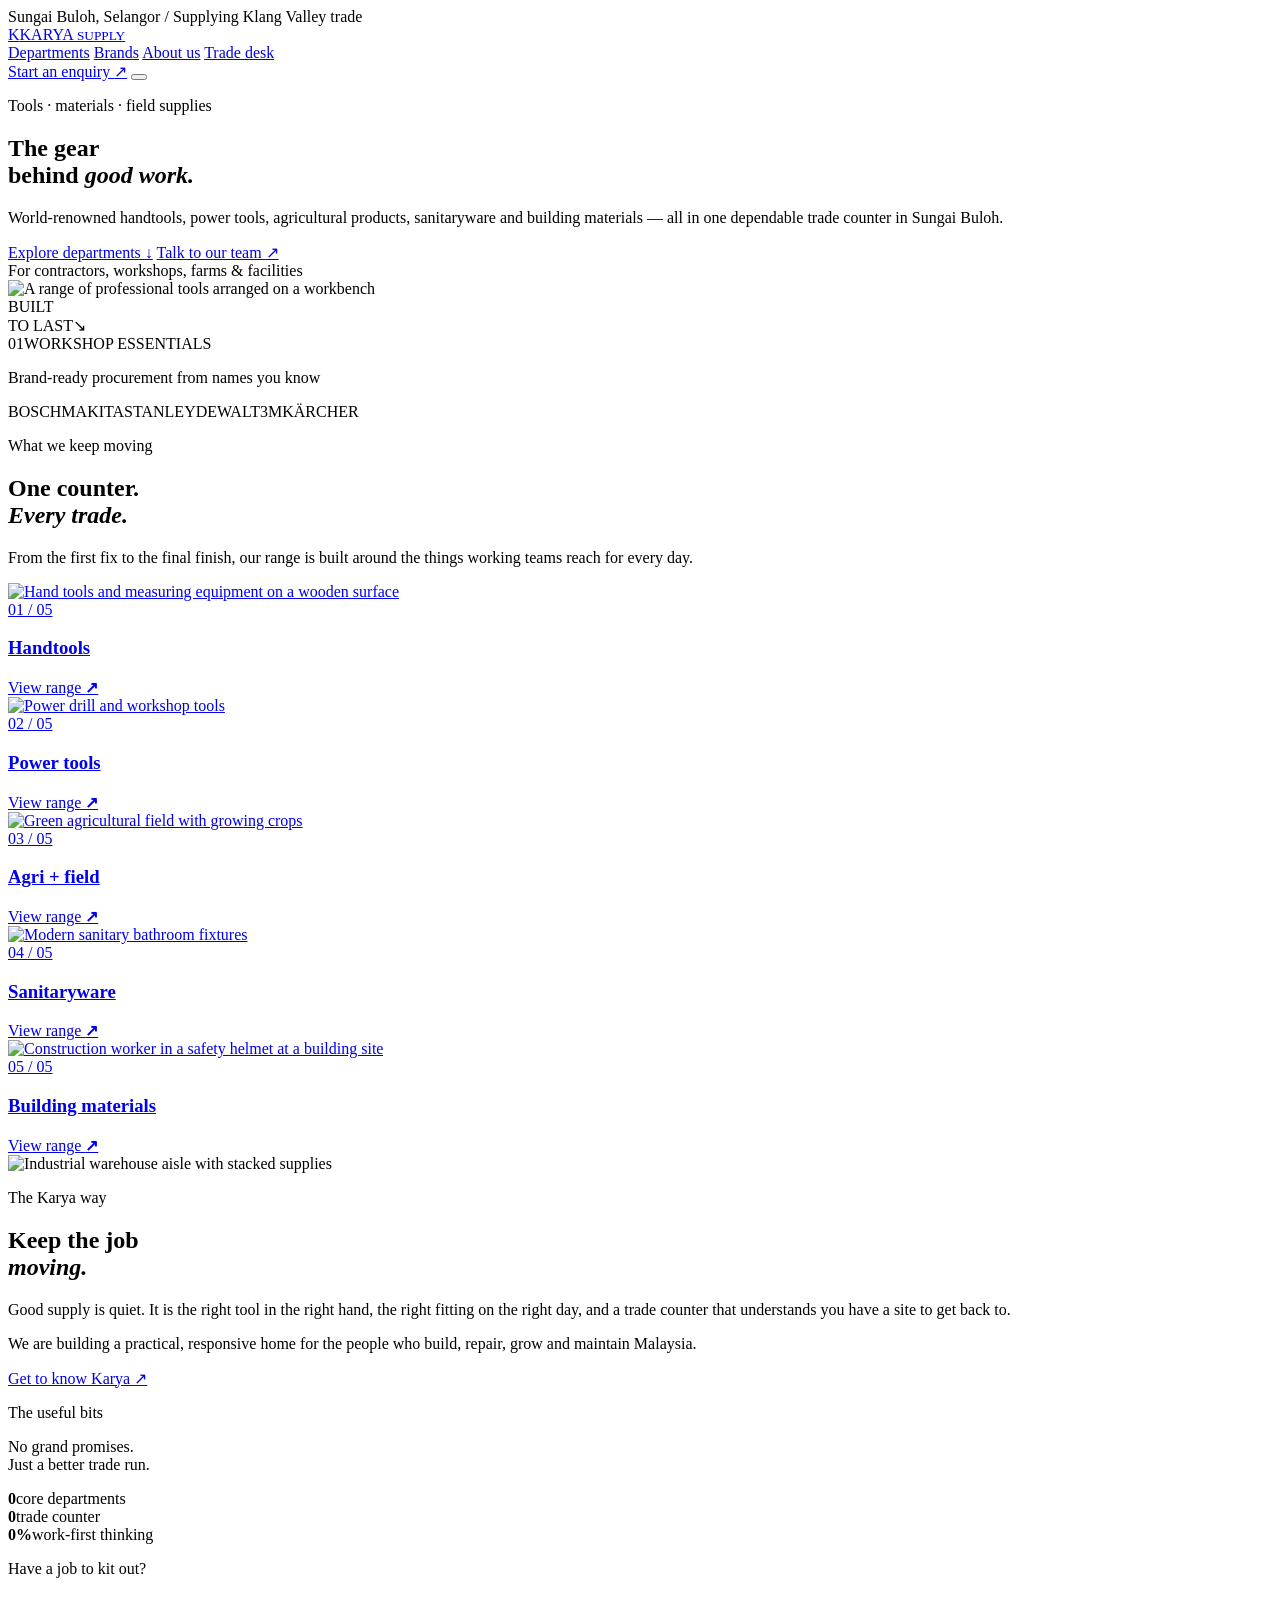
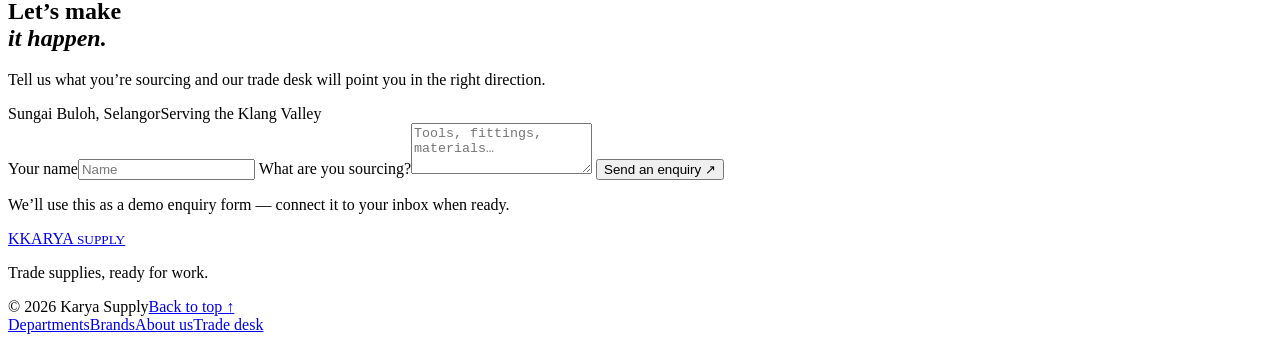
==== index.html @ 94b7ff39 "Add files via upload" ====
<!doctype html>
<html lang="en">
  <head>
    <meta charset="UTF-8" />
    <meta name="viewport" content="width=device-width, initial-scale=1.0" />
    <meta name="theme-color" content="#f4f0e8" />
    <meta name="description" content="Karya Supply — dependable trade supplies for Sungai Buloh and the Klang Valley." />
    <title>Karya Supply — Trade supplies, ready for work</title>
    <link rel="preconnect" href="https://fonts.googleapis.com" />
    <link rel="preconnect" href="https://fonts.gstatic.com" crossorigin />
    <link href="https://fonts.googleapis.com/css2?family=DM+Mono:wght@400;500&family=Manrope:wght@400;500;600;700;800&family=Playfair+Display:ital,wght@0,600;1,600&display=swap" rel="stylesheet" />
    <link rel="stylesheet" href="styles.css" />
  </head>
  <body>
    <div class="announcement"><span class="announcement-dot"></span> Sungai Buloh, Selangor <span class="announcement-separator">/</span> Supplying Klang Valley trade</div>
    <header class="site-header" id="top">
      <a class="wordmark" href="#top" aria-label="Karya Supply home"><span class="wordmark-symbol">K</span><span>KARYA <small>SUPPLY</small></span></a>
      <nav class="desktop-nav" aria-label="Main navigation">
        <a href="#departments">Departments</a>
        <a href="#brands">Brands</a>
        <a href="#about">About us</a>
        <a href="#contact">Trade desk</a>
      </nav>
      <a class="header-cta" href="#contact">Start an enquiry <span>↗</span></a>
      <button class="menu-toggle" type="button" aria-label="Open menu" aria-expanded="false"><span></span><span></span></button>
    </header>

    <main>
      <section class="hero section-pad">
        <div class="hero-copy">
          <p class="eyebrow hero-eyebrow">Tools · materials · field supplies</p>
          <h1 class="hero-title">The gear<br />behind <em>good work.</em></h1>
          <p class="hero-lede">World-renowned handtools, power tools, agricultural products, sanitaryware and building materials — all in one dependable trade counter in Sungai Buloh.</p>
          <div class="hero-actions">
            <a class="button button-dark" href="#departments">Explore departments <span>↓</span></a>
            <a class="text-link" href="#contact">Talk to our team <span>↗</span></a>
          </div>
          <div class="hero-footnote"><span class="line"></span><span>For contractors, workshops, farms &amp; facilities</span></div>
        </div>
        <div class="hero-media-wrap">
          <div class="hero-media image-frame"><img src="https://images.unsplash.com/photo-1586864387967-d02ef85d93e8?auto=format&fit=crop&w=1200&q=85" alt="A range of professional tools arranged on a workbench" /></div>
          <div class="hero-stamp"><span>BUILT<br />TO LAST</span><span class="stamp-arrow">↘</span></div>
          <div class="hero-label"><span>01</span><span class="hero-label-line"></span><span>WORKSHOP ESSENTIALS</span></div>
        </div>
      </section>

      <section class="brand-strip" id="brands" aria-label="Leading global brands">
        <p>Brand-ready procurement from names you know</p>
        <div class="brand-list"><span>BOSCH</span><span>MAKITA</span><span>STANLEY</span><span>DEWALT</span><span>3M</span><span>KÄRCHER</span></div>
      </section>

      <section class="departments section-pad" id="departments">
        <div class="section-heading">
          <div><p class="eyebrow">What we keep moving</p><h2>One counter.<br /><em>Every trade.</em></h2></div>
          <p class="section-intro">From the first fix to the final finish, our range is built around the things working teams reach for every day.</p>
        </div>
        <div class="category-grid">
          <a class="category-card category-large reveal-card" href="#contact">
            <img src="https://images.unsplash.com/photo-1581147036324-c17ac41a2e4a?auto=format&fit=crop&w=1200&q=85" alt="Hand tools and measuring equipment on a wooden surface" loading="lazy" />
            <div class="category-shade"></div><div class="category-content"><span class="category-index">01 / 05</span><h3>Handtools</h3><span class="category-link">View range <b>↗</b></span></div>
          </a>
          <a class="category-card reveal-card" href="#contact">
            <img src="https://images.unsplash.com/photo-1504148455328-c376907d081c?auto=format&fit=crop&w=900&q=85" alt="Power drill and workshop tools" loading="lazy" />
            <div class="category-shade"></div><div class="category-content"><span class="category-index">02 / 05</span><h3>Power tools</h3><span class="category-link">View range <b>↗</b></span></div>
          </a>
          <a class="category-card reveal-card" href="#contact">
            <img src="https://images.unsplash.com/photo-1592982537447-6f2a6a0a92a1?auto=format&fit=crop&w=900&q=85" alt="Green agricultural field with growing crops" loading="lazy" />
            <div class="category-shade"></div><div class="category-content"><span class="category-index">03 / 05</span><h3>Agri + field</h3><span class="category-link">View range <b>↗</b></span></div>
          </a>
          <a class="category-card reveal-card" href="#contact">
            <img src="https://images.unsplash.com/photo-1584622650111-993a426fbf0a?auto=format&fit=crop&w=900&q=85" alt="Modern sanitary bathroom fixtures" loading="lazy" />
            <div class="category-shade"></div><div class="category-content"><span class="category-index">04 / 05</span><h3>Sanitaryware</h3><span class="category-link">View range <b>↗</b></span></div>
          </a>
          <a class="category-card category-wide reveal-card" href="#contact">
            <img src="https://images.unsplash.com/photo-1504917595217-d4dc5ebe6122?auto=format&fit=crop&w=1200&q=85" alt="Construction worker in a safety helmet at a building site" loading="lazy" />
            <div class="category-shade"></div><div class="category-content"><span class="category-index">05 / 05</span><h3>Building materials</h3><span class="category-link">View range <b>↗</b></span></div>
          </a>
        </div>
      </section>

      <section class="split-story section-pad" id="about">
        <div class="story-media image-frame reveal-image"><img src="https://images.unsplash.com/photo-1586528116311-ad8dd3c8310d?auto=format&fit=crop&w=1200&q=85" alt="Industrial warehouse aisle with stacked supplies" loading="lazy" /></div>
        <div class="story-copy">
          <p class="eyebrow">The Karya way</p>
          <h2>Keep the job<br /><em>moving.</em></h2>
          <p>Good supply is quiet. It is the right tool in the right hand, the right fitting on the right day, and a trade counter that understands you have a site to get back to.</p>
          <p>We are building a practical, responsive home for the people who build, repair, grow and maintain Malaysia.</p>
          <a class="text-link text-link-dark" href="#contact">Get to know Karya <span>↗</span></a>
        </div>
      </section>

      <section class="numbers section-pad">
        <div class="numbers-head"><p class="eyebrow">The useful bits</p><p class="numbers-note">No grand promises.<br />Just a better trade run.</p></div>
        <div class="numbers-grid">
          <div class="number-item"><strong data-count="5">0</strong><span>core departments</span></div>
          <div class="number-item"><strong data-count="1">0</strong><span>trade counter</span></div>
          <div class="number-item"><strong data-count="100" data-suffix="%">0%</strong><span>work-first thinking</span></div>
        </div>
      </section>

      <section class="contact section-pad" id="contact">
        <div class="contact-panel">
          <div class="contact-copy"><p class="eyebrow">Have a job to kit out?</p><h2>Let’s make<br /><em>it happen.</em></h2><p>Tell us what you’re sourcing and our trade desk will point you in the right direction.</p><div class="contact-meta"><span>Sungai Buloh, Selangor</span><span>Serving the Klang Valley</span></div></div>
          <form class="enquiry-form" id="enquiryForm">
            <label>Your name<input name="name" type="text" placeholder="Name" required /></label>
            <label>What are you sourcing?<textarea name="message" placeholder="Tools, fittings, materials…" rows="3" required></textarea></label>
            <button class="button button-light" type="submit">Send an enquiry <span>↗</span></button>
            <p class="form-note" id="formNote" aria-live="polite">We’ll use this as a demo enquiry form — connect it to your inbox when ready.</p>
          </form>
        </div>
      </section>
    </main>

    <footer class="site-footer"><a class="wordmark wordmark-footer" href="#top"><span class="wordmark-symbol">K</span><span>KARYA <small>SUPPLY</small></span></a><p>Trade supplies, ready for work.</p><div class="footer-right"><span>© 2026 Karya Supply</span><a href="#top">Back to top ↑</a></div></footer>
    <div class="mobile-menu" aria-hidden="true"><a href="#departments">Departments</a><a href="#brands">Brands</a><a href="#about">About us</a><a href="#contact">Trade desk</a></div>

    <script src="https://cdn.jsdelivr.net/npm/gsap@3.15.0/dist/gsap.min.js"></script>
    <script src="https://cdn.jsdelivr.net/npm/gsap@3.15.0/dist/ScrollTrigger.min.js"></script>
    <script src="script.js"></script>
  </body>
</html>
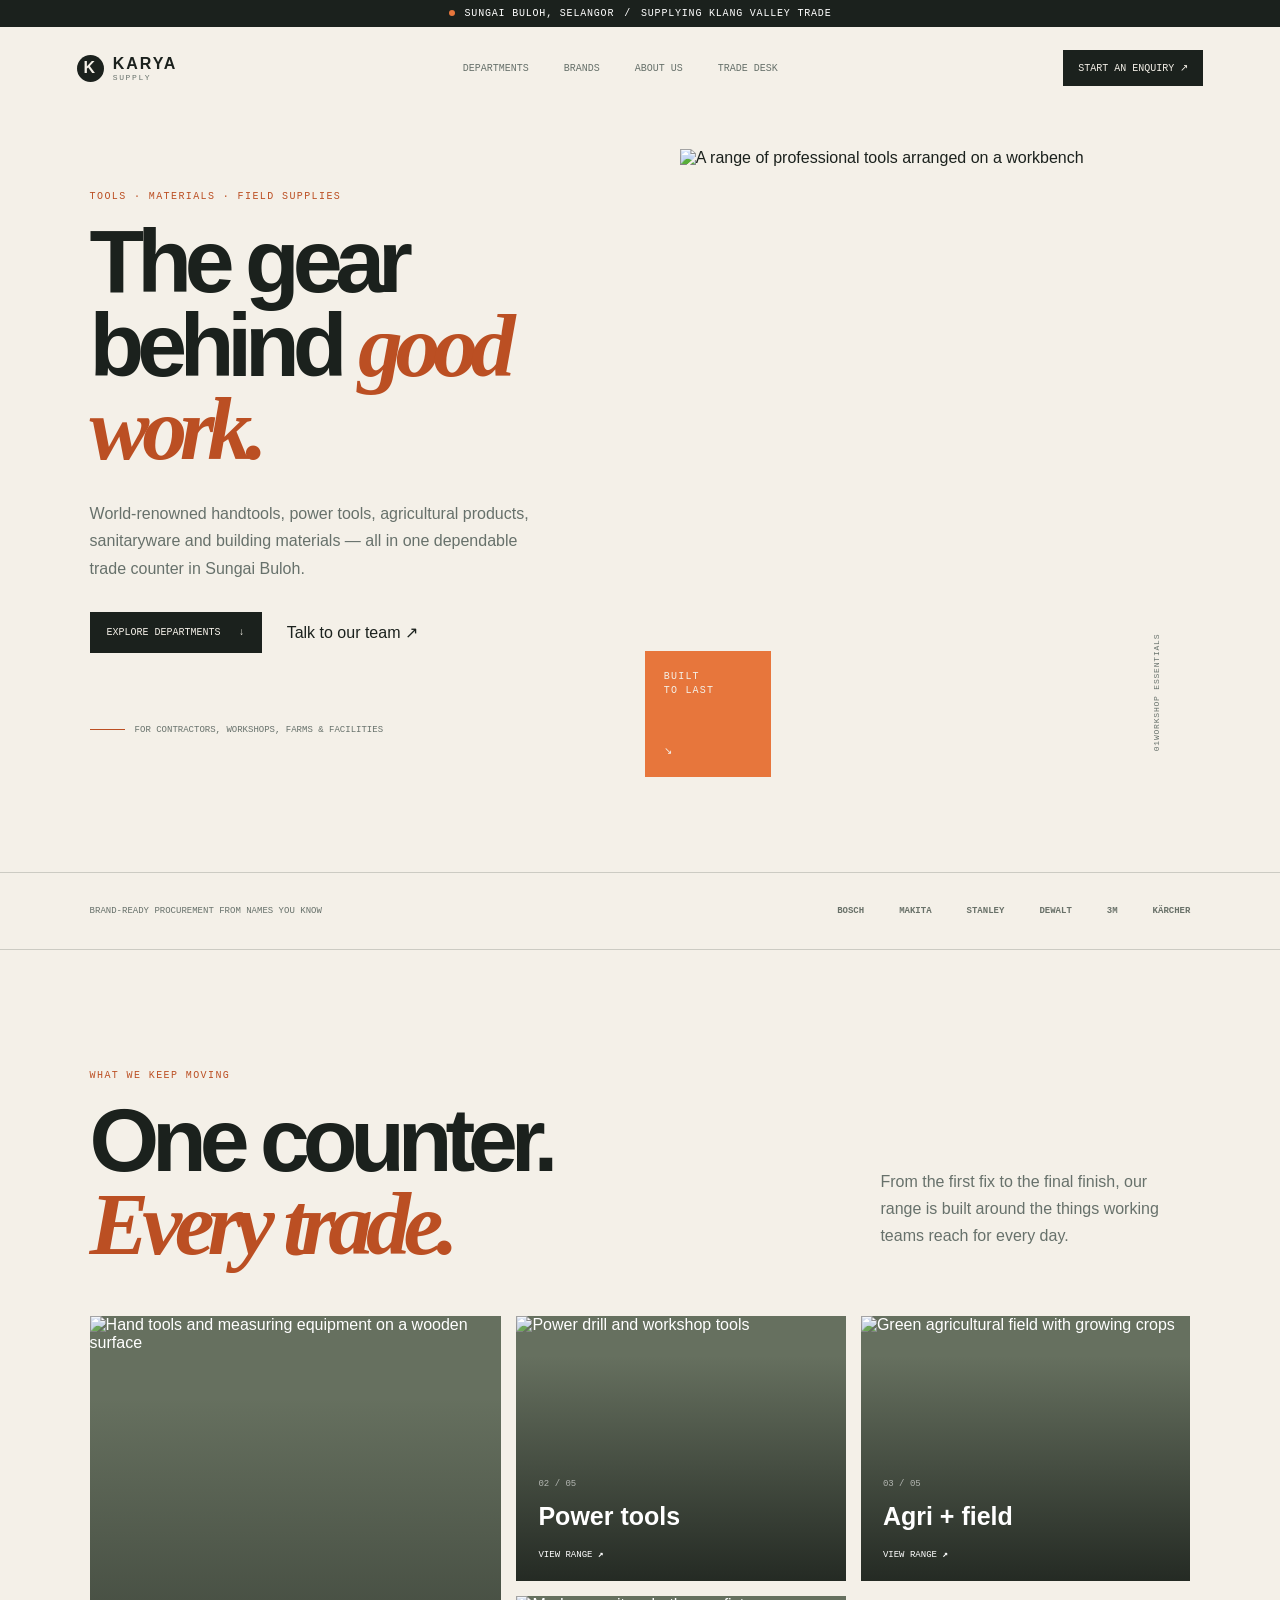
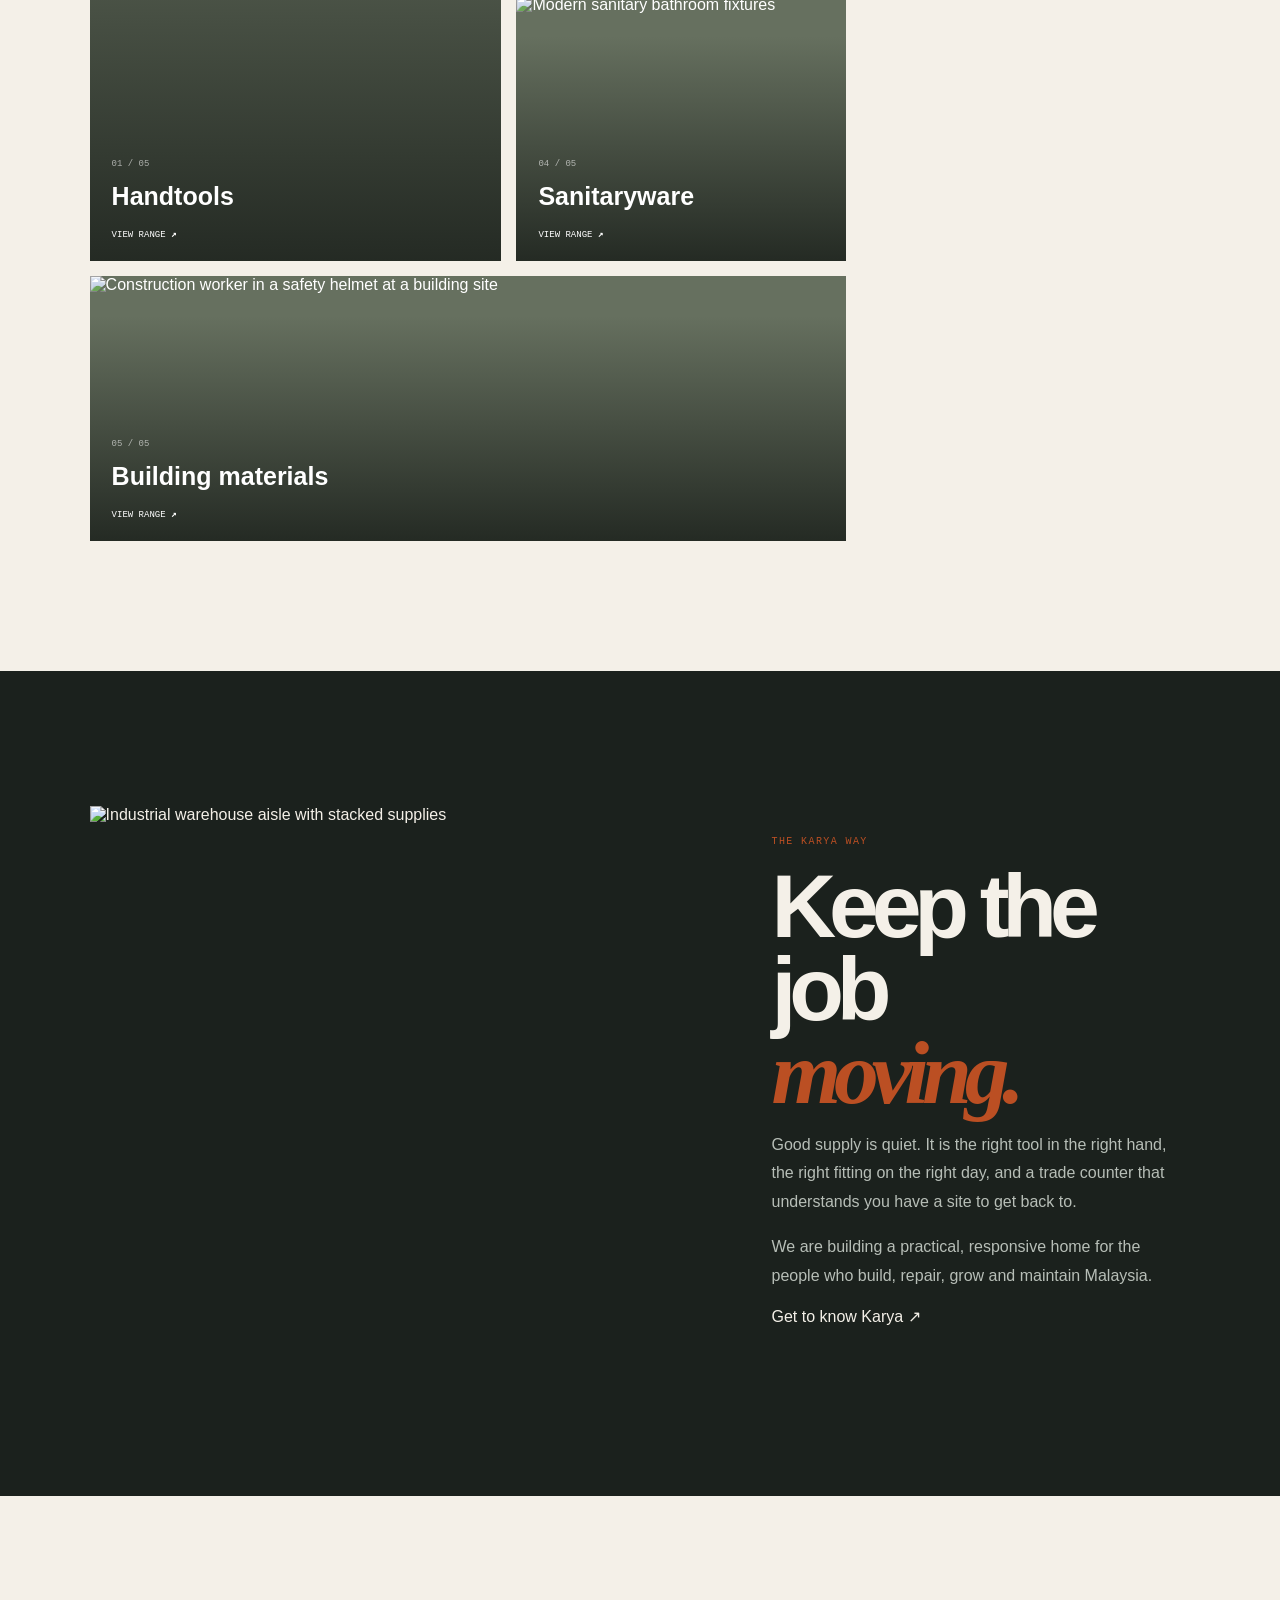
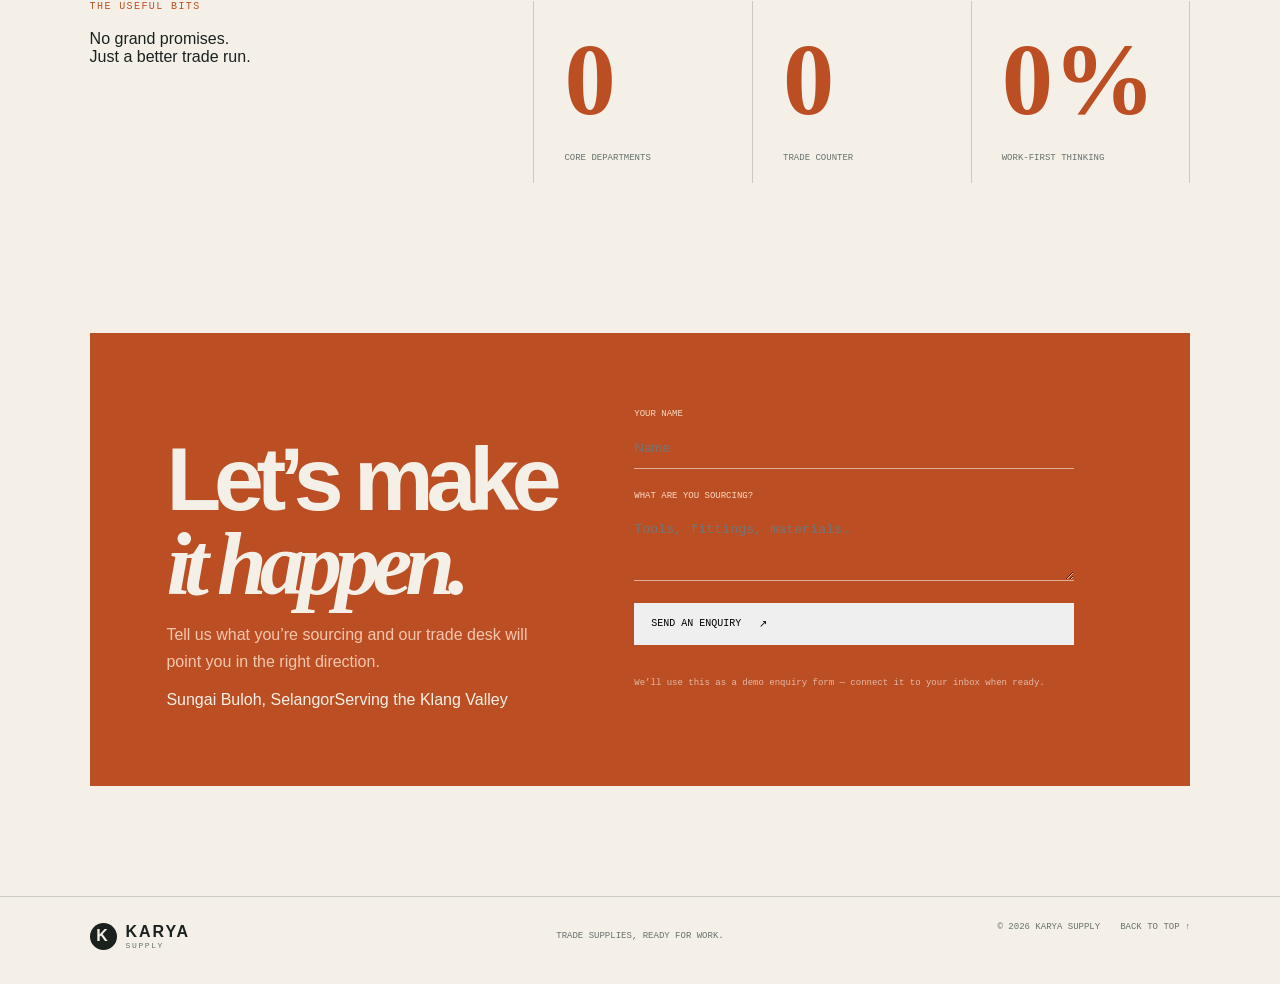
==== commit e9c29b07: "Add files via upload" ====
--- a/index.html
+++ b/index.html
@@ -9,7 +9,16 @@
     <link rel="preconnect" href="https://fonts.googleapis.com" />
     <link rel="preconnect" href="https://fonts.gstatic.com" crossorigin />
     <link href="https://fonts.googleapis.com/css2?family=DM+Mono:wght@400;500&family=Manrope:wght@400;500;600;700;800&family=Playfair+Display:ital,wght@0,600;1,600&display=swap" rel="stylesheet" />
-    <link rel="stylesheet" href="styles.css" />
+    <style id="local-preview-fallback">
+      :root { --paper:#f4f0e8; --ink:#1b211d; --muted:#67716b; --orange:#bb4f23; --serif:Georgia,serif; --mono:monospace; }
+      * { box-sizing:border-box; } body { margin:0; color:var(--ink); background:var(--paper); font-family:Arial,sans-serif; } img { display:block; width:100%; height:100%; object-fit:cover; } a { color:inherit; text-decoration:none; }
+      .announcement { display:flex; justify-content:center; gap:10px; padding:8px 20px; color:#fff; background:var(--ink); font:10px var(--mono); letter-spacing:.08em; text-transform:uppercase; }.announcement-dot { width:6px; height:6px; margin-top:2px; border-radius:50%; background:#e7763c; }
+      .site-header { display:flex; align-items:center; justify-content:space-between; max-width:1440px; margin:auto; padding:23px 6vw; }.wordmark { display:flex; gap:9px; align-items:center; font-weight:800; letter-spacing:.12em; }.wordmark-symbol { display:grid; width:27px; height:27px; place-items:center; color:var(--paper); background:var(--ink); border-radius:50%; }.wordmark small { display:block; color:var(--muted); font:8px var(--mono); letter-spacing:.2em; }.desktop-nav { display:flex; gap:35px; color:var(--muted); font:10px var(--mono); text-transform:uppercase; }.header-cta { padding:12px 15px; color:var(--paper); background:var(--ink); font:10px var(--mono); text-transform:uppercase; }.menu-toggle,.mobile-menu { display:none; }
+      .section-pad { max-width:1440px; margin:auto; padding-right:7vw; padding-left:7vw; }.hero { display:grid; grid-template-columns:.83fr 1fr; gap:8vw; align-items:center; min-height:690px; padding-top:40px; padding-bottom:95px; }.eyebrow { margin:0 0 18px; color:var(--orange); font:10px var(--mono); letter-spacing:.14em; text-transform:uppercase; }.hero-title,h2 { margin:0; font-size:clamp(55px,7vw,105px); letter-spacing:-.08em; line-height:.93; }.hero-title em,h2 em { color:var(--orange); font-family:var(--serif); }.hero-lede { max-width:440px; margin:30px 0; color:var(--muted); line-height:1.7; }.hero-actions { display:flex; gap:25px; align-items:center; }.button { display:inline-flex; gap:18px; padding:15px 17px; border:0; font:10px var(--mono); text-transform:uppercase; }.button-dark { color:var(--paper); background:var(--ink); }.hero-footnote { display:flex; gap:10px; align-items:center; margin-top:72px; color:var(--muted); font:9px var(--mono); text-transform:uppercase; }.line { width:35px; height:1px; background:var(--orange); }
+      .hero-media-wrap { position:relative; padding:0 0 38px 35px; }.hero-media { height:590px; overflow:hidden; }.hero-stamp { position:absolute; bottom:0; left:0; display:flex; width:126px; height:126px; flex-direction:column; justify-content:space-between; padding:19px; color:var(--paper); background:#e7763c; font:10px/1.35 var(--mono); letter-spacing:.12em; }.hero-label { position:absolute; right:-25px; bottom:80px; color:var(--muted); font:8px var(--mono); letter-spacing:.1em; transform:rotate(-90deg); }.brand-strip { display:flex; justify-content:space-between; align-items:center; max-width:1440px; margin:auto; padding:24px 7vw; border-block:1px solid rgba(27,33,29,.18); color:var(--muted); font:9px var(--mono); text-transform:uppercase; }.brand-list { display:flex; gap:35px; align-items:center; color:#697169; font-weight:800; }.departments { padding-top:120px; padding-bottom:130px; }.section-heading { display:flex; justify-content:space-between; align-items:end; margin-bottom:50px; }.section-intro { max-width:310px; color:var(--muted); line-height:1.7; }.category-grid { display:grid; grid-template-columns:1.25fr 1fr 1fr; grid-auto-rows:265px; gap:15px; }.category-card { position:relative; overflow:hidden; color:#fff; background:#66705f; }.category-card img { filter:saturate(.65); transition:transform .6s ease; }.category-card:hover img { transform:scale(1.05); }.category-shade { position:absolute; inset:0; background:linear-gradient(180deg,transparent 15%,rgba(20,25,21,.8)); }.category-content { position:absolute; right:22px; bottom:20px; left:22px; }.category-index { font:9px var(--mono); color:#fff9; }.category-card h3 { margin:12px 0; font-size:25px; }.category-link { font:9px var(--mono); text-transform:uppercase; }.category-large { grid-row:span 2; }.category-wide { grid-column:span 2; }.split-story { display:grid; grid-template-columns:1.15fr .85fr; gap:9vw; align-items:center; max-width:none; padding-top:135px; padding-bottom:140px; color:var(--paper); background:var(--ink); }.story-media { height:550px; }.story-copy { max-width:400px; }.story-copy p:not(.eyebrow) { color:#b7beb7; line-height:1.8; }.numbers { display:grid; grid-template-columns:.7fr 1.3fr; gap:90px; padding-top:105px; padding-bottom:120px; }.numbers-grid { display:grid; grid-template-columns:repeat(3,1fr); border-left:1px solid rgba(27,33,29,.18); }.number-item { padding:20px 30px; border-right:1px solid rgba(27,33,29,.18); }.number-item strong { color:var(--orange); font:600 clamp(60px,8vw,105px) var(--serif); }.number-item span { display:block; margin-top:15px; color:var(--muted); font:9px var(--mono); text-transform:uppercase; }.contact { padding-top:30px; padding-bottom:110px; }.contact-panel { display:grid; grid-template-columns:.9fr 1.1fr; gap:8%; padding:6vw; color:var(--paper); background:var(--orange); }.contact-copy h2 em { color:var(--paper); }.contact-copy p:not(.eyebrow) { color:#f6c7af; line-height:1.7; }.enquiry-form { display:flex; flex-direction:column; gap:22px; max-width:440px; }.enquiry-form label { color:#ffd8c1; font:9px var(--mono); text-transform:uppercase; }.enquiry-form input,.enquiry-form textarea { display:block; width:100%; margin-top:8px; padding:13px 0; color:#fff; border:0; border-bottom:1px solid #fff8; background:transparent; }.form-note { color:#fff9; font:9px/1.6 var(--mono); }.site-footer { display:grid; grid-template-columns:1fr 1fr 1fr; gap:20px; padding:25px 7vw 35px; border-top:1px solid rgba(27,33,29,.18); }.site-footer p,.footer-right { color:var(--muted); font:9px var(--mono); text-transform:uppercase; }.site-footer p { text-align:center; }.footer-right { display:flex; gap:20px; justify-content:flex-end; }
+      @media (max-width:720px) { .desktop-nav,.header-cta { display:none; }.hero { display:block; min-height:auto; padding-top:60px; }.hero-media-wrap { margin-top:45px; }.hero-media { height:120vw; min-height:430px; }.brand-strip,.section-heading { display:block; }.brand-list { flex-wrap:wrap; margin-top:18px; }.category-grid { grid-template-columns:1fr 1fr; grid-auto-rows:210px; }.category-large { grid-row:span 2; }.category-wide { grid-column:span 2; }.split-story,.numbers,.contact-panel { display:block; }.story-media { height:70vw; min-height:330px; margin-bottom:50px; }.numbers-grid { margin-top:35px; }.number-item { padding:10px; }.site-footer { display:block; }.site-footer p { text-align:left; }.footer-right { justify-content:flex-start; margin-top:15px; } }
+    </style>
+    <link rel="stylesheet" href="./styles.css" />
   </head>
   <body>
     <div class="announcement"><span class="announcement-dot"></span> Sungai Buloh, Selangor <span class="announcement-separator">/</span> Supplying Klang Valley trade</div>
@@ -116,6 +125,6 @@
 
     <script src="https://cdn.jsdelivr.net/npm/gsap@3.15.0/dist/gsap.min.js"></script>
     <script src="https://cdn.jsdelivr.net/npm/gsap@3.15.0/dist/ScrollTrigger.min.js"></script>
-    <script src="script.js"></script>
+    <script src="./script.js"></script>
   </body>
 </html>
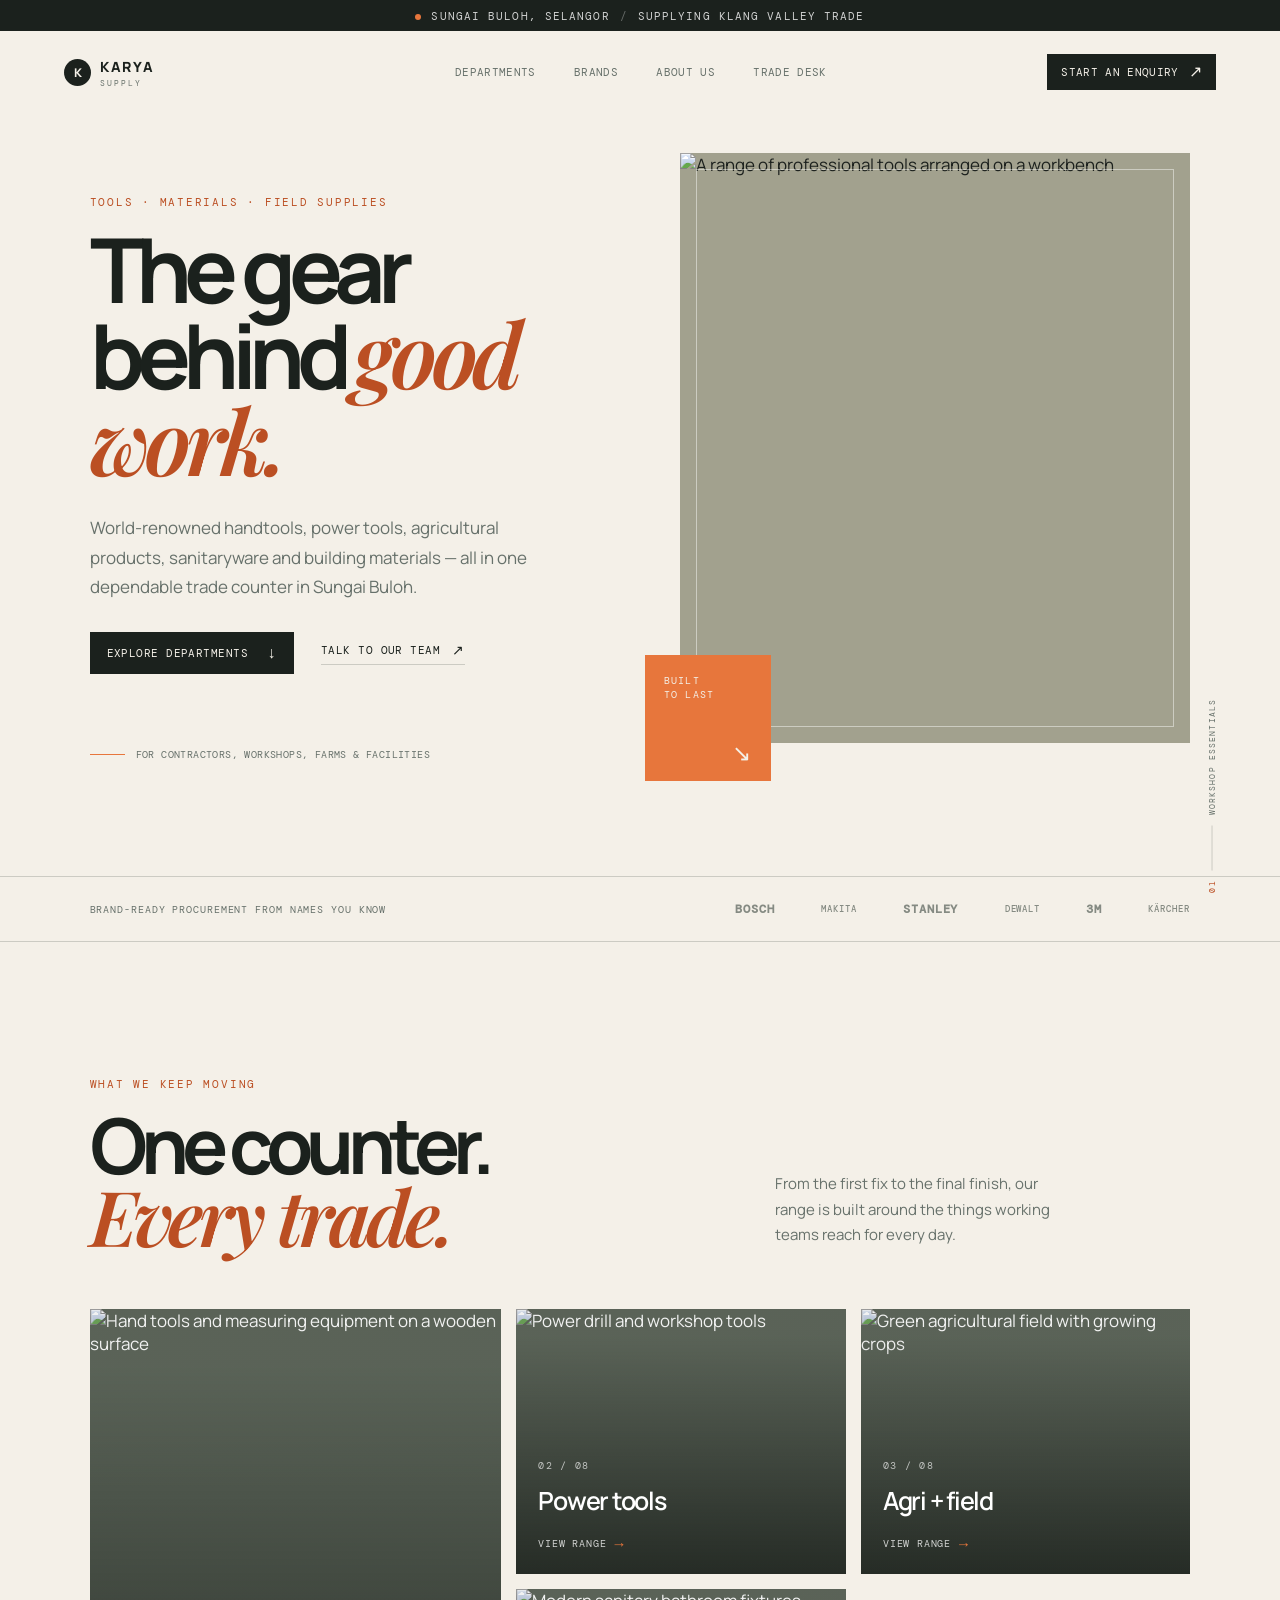
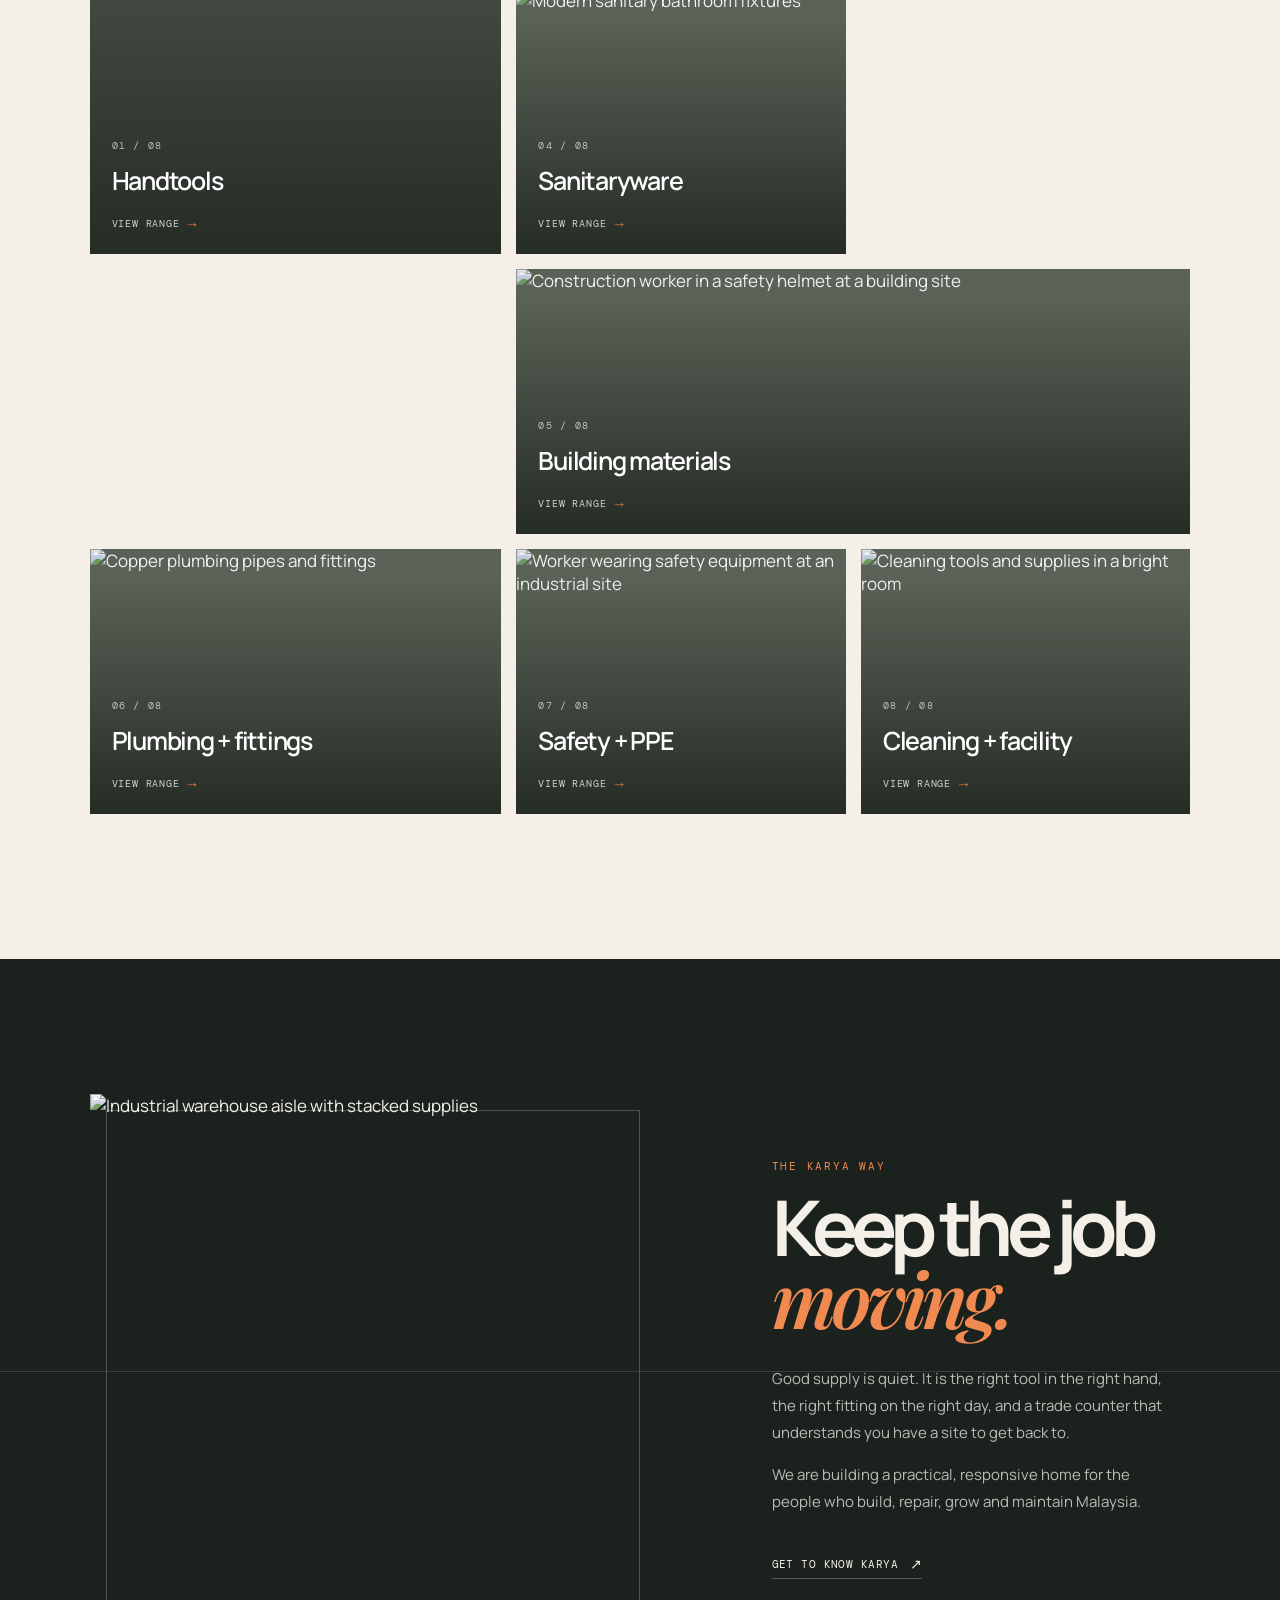
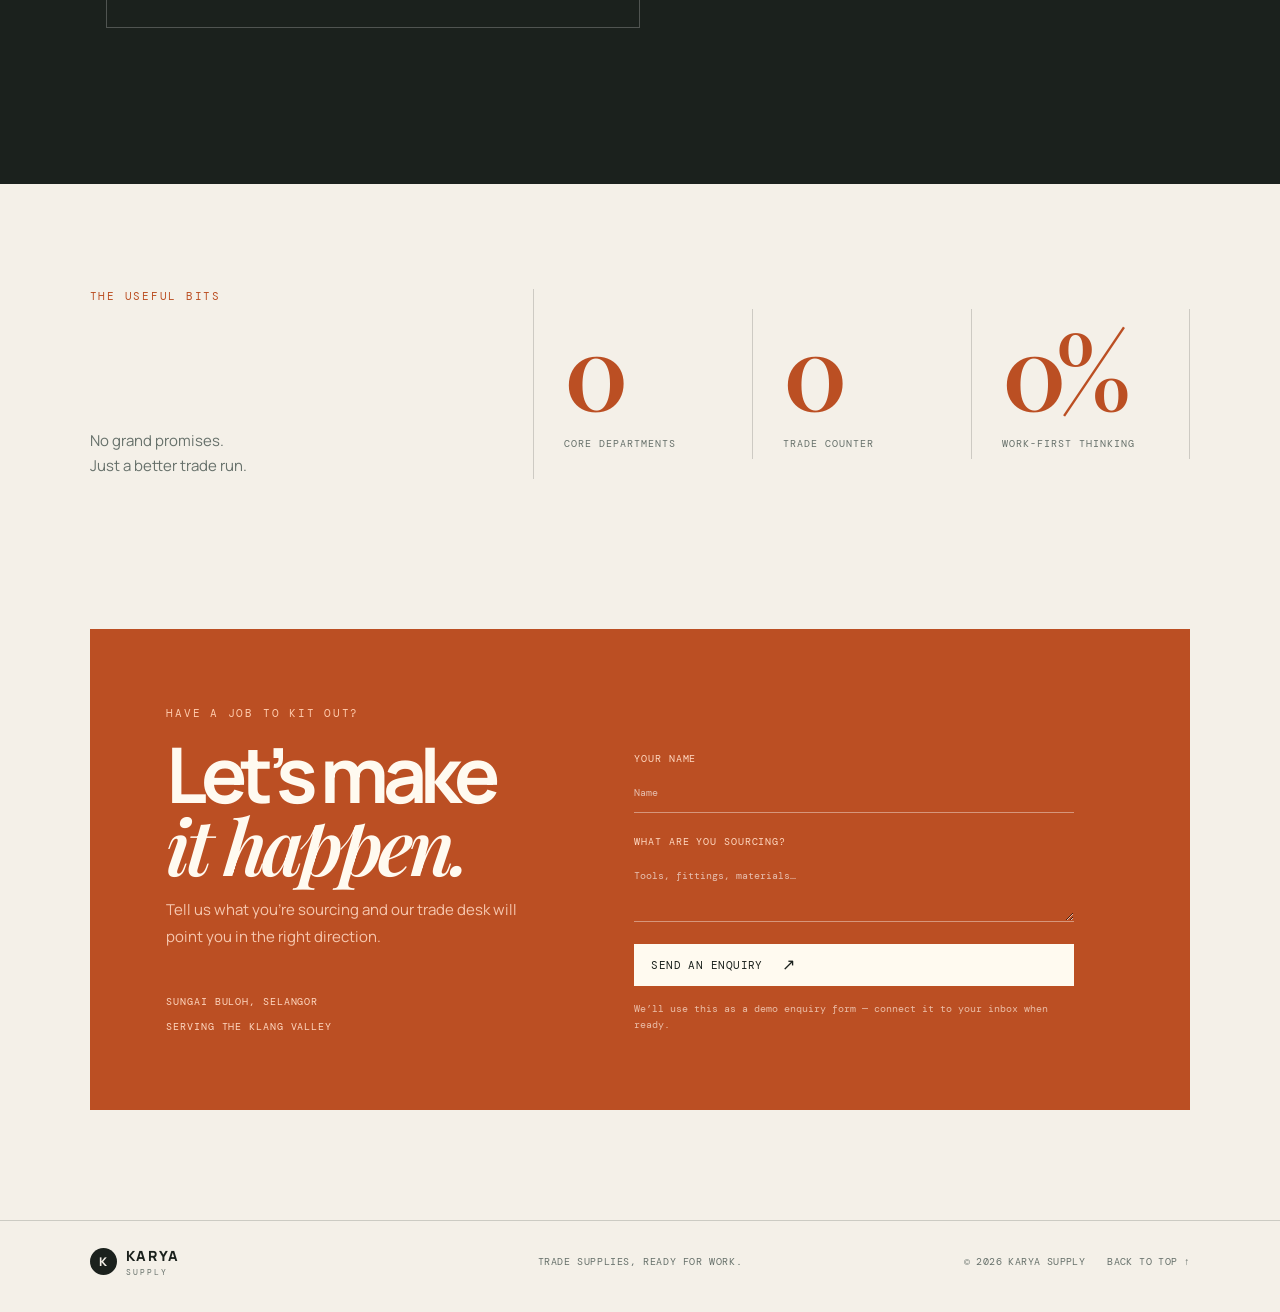
==== commit dec85816: "Add files via upload" ====
--- a/index.html
+++ b/index.html
@@ -19,6 +19,26 @@
       @media (max-width:720px) { .desktop-nav,.header-cta { display:none; }.hero { display:block; min-height:auto; padding-top:60px; }.hero-media-wrap { margin-top:45px; }.hero-media { height:120vw; min-height:430px; }.brand-strip,.section-heading { display:block; }.brand-list { flex-wrap:wrap; margin-top:18px; }.category-grid { grid-template-columns:1fr 1fr; grid-auto-rows:210px; }.category-large { grid-row:span 2; }.category-wide { grid-column:span 2; }.split-story,.numbers,.contact-panel { display:block; }.story-media { height:70vw; min-height:330px; margin-bottom:50px; }.numbers-grid { margin-top:35px; }.number-item { padding:10px; }.site-footer { display:block; }.site-footer p { text-align:left; }.footer-right { justify-content:flex-start; margin-top:15px; } }
     </style>
     <link rel="stylesheet" href="./styles.css" />
+    <style id="type-scale-overrides">
+      body { font-size: 17px; }
+      .announcement { font-size: 11px; }
+      .wordmark { font-size: 14px; }
+      .wordmark small { font-size: 8px; }
+      .desktop-nav, .header-cta { font-size: 11px; }
+      .eyebrow { font-size: 11px; }
+      .hero-lede { font-size: 17px; }
+      .button, .text-link { font-size: 11px; }
+      .hero-footnote { font-size: 10px; }
+      .brand-strip p, .category-index, .category-link, .contact-meta { font-size: 10px; }
+      .section-intro, .story-copy > p:not(.eyebrow), .numbers-note, .contact-copy > p:not(.eyebrow) { font-size: 15px; }
+      .number-item span, .form-note, .site-footer > p, .footer-right { font-size: 10px; }
+      .enquiry-form label { font-size: 10px; }
+      .site-footer { font-size: 12px; }
+      .category-wide { grid-column: 2 / span 2; }
+      .category-card.is-active { box-shadow: 0 0 0 2px #e7763c; }
+      .category-card.is-active .category-content { transform: translateY(-5px); }
+      @media (max-width: 440px) { .announcement { font-size: 10px; } .hero-lede { font-size: 16px; } }
+    </style>
   </head>
   <body>
     <div class="announcement"><span class="announcement-dot"></span> Sungai Buloh, Selangor <span class="announcement-separator">/</span> Supplying Klang Valley trade</div>
@@ -65,24 +85,36 @@
         </div>
         <div class="category-grid">
           <a class="category-card category-large reveal-card" href="#contact">
-            <img src="https://images.unsplash.com/photo-1581147036324-c17ac41a2e4a?auto=format&fit=crop&w=1200&q=85" alt="Hand tools and measuring equipment on a wooden surface" loading="lazy" />
-            <div class="category-shade"></div><div class="category-content"><span class="category-index">01 / 05</span><h3>Handtools</h3><span class="category-link">View range <b>↗</b></span></div>
+            <img src="https://images.unsplash.com/photo-1611021061218-761c355ed331?auto=format&fit=crop&w=1200&q=85" alt="Hand tools and measuring equipment on a wooden surface" loading="lazy" />
+            <div class="category-shade"></div><div class="category-content"><span class="category-index">01 / 08</span><h3>Handtools</h3><span class="category-link">View range <b>&rarr;</b></span></div>
           </a>
           <a class="category-card reveal-card" href="#contact">
             <img src="https://images.unsplash.com/photo-1504148455328-c376907d081c?auto=format&fit=crop&w=900&q=85" alt="Power drill and workshop tools" loading="lazy" />
-            <div class="category-shade"></div><div class="category-content"><span class="category-index">02 / 05</span><h3>Power tools</h3><span class="category-link">View range <b>↗</b></span></div>
+            <div class="category-shade"></div><div class="category-content"><span class="category-index">02 / 08</span><h3>Power tools</h3><span class="category-link">View range <b>&rarr;</b></span></div>
           </a>
           <a class="category-card reveal-card" href="#contact">
-            <img src="https://images.unsplash.com/photo-1592982537447-6f2a6a0a92a1?auto=format&fit=crop&w=900&q=85" alt="Green agricultural field with growing crops" loading="lazy" />
-            <div class="category-shade"></div><div class="category-content"><span class="category-index">03 / 05</span><h3>Agri + field</h3><span class="category-link">View range <b>↗</b></span></div>
+            <img src="https://images.unsplash.com/photo-1761120812322-1b3e0dcc034b?auto=format&fit=crop&w=900&q=85" alt="Green agricultural field with growing crops" loading="lazy" />
+            <div class="category-shade"></div><div class="category-content"><span class="category-index">03 / 08</span><h3>Agri + field</h3><span class="category-link">View range <b>&rarr;</b></span></div>
           </a>
           <a class="category-card reveal-card" href="#contact">
             <img src="https://images.unsplash.com/photo-1584622650111-993a426fbf0a?auto=format&fit=crop&w=900&q=85" alt="Modern sanitary bathroom fixtures" loading="lazy" />
-            <div class="category-shade"></div><div class="category-content"><span class="category-index">04 / 05</span><h3>Sanitaryware</h3><span class="category-link">View range <b>↗</b></span></div>
+            <div class="category-shade"></div><div class="category-content"><span class="category-index">04 / 08</span><h3>Sanitaryware</h3><span class="category-link">View range <b>&rarr;</b></span></div>
           </a>
           <a class="category-card category-wide reveal-card" href="#contact">
             <img src="https://images.unsplash.com/photo-1504917595217-d4dc5ebe6122?auto=format&fit=crop&w=1200&q=85" alt="Construction worker in a safety helmet at a building site" loading="lazy" />
-            <div class="category-shade"></div><div class="category-content"><span class="category-index">05 / 05</span><h3>Building materials</h3><span class="category-link">View range <b>↗</b></span></div>
+            <div class="category-shade"></div><div class="category-content"><span class="category-index">05 / 08</span><h3>Building materials</h3><span class="category-link">View range <b>&rarr;</b></span></div>
+          </a>
+          <a class="category-card reveal-card" href="#contact">
+            <img src="https://images.unsplash.com/photo-1584622650111-993a426fbf0a?auto=format&fit=crop&w=900&q=85" alt="Copper plumbing pipes and fittings" loading="lazy" />
+            <div class="category-shade"></div><div class="category-content"><span class="category-index">06 / 08</span><h3>Plumbing + fittings</h3><span class="category-link">View range <b>&rarr;</b></span></div>
+          </a>
+          <a class="category-card reveal-card" href="#contact">
+            <img src="https://images.unsplash.com/photo-1705579612477-20866d78deeb?auto=format&fit=crop&w=900&q=85" alt="Worker wearing safety equipment at an industrial site" loading="lazy" />
+            <div class="category-shade"></div><div class="category-content"><span class="category-index">07 / 08</span><h3>Safety + PPE</h3><span class="category-link">View range <b>&rarr;</b></span></div>
+          </a>
+          <a class="category-card reveal-card" href="#contact">
+            <img src="https://images.unsplash.com/photo-1585421514738-01798e4e3c3e?auto=format&fit=crop&w=900&q=85" alt="Cleaning tools and supplies in a bright room" loading="lazy" />
+            <div class="category-shade"></div><div class="category-content"><span class="category-index">08 / 08</span><h3>Cleaning + facility</h3><span class="category-link">View range <b>&rarr;</b></span></div>
           </a>
         </div>
       </section>
@@ -101,7 +133,7 @@
       <section class="numbers section-pad">
         <div class="numbers-head"><p class="eyebrow">The useful bits</p><p class="numbers-note">No grand promises.<br />Just a better trade run.</p></div>
         <div class="numbers-grid">
-          <div class="number-item"><strong data-count="5">0</strong><span>core departments</span></div>
+          <div class="number-item"><strong data-count="8">0</strong><span>core departments</span></div>
           <div class="number-item"><strong data-count="1">0</strong><span>trade counter</span></div>
           <div class="number-item"><strong data-count="100" data-suffix="%">0%</strong><span>work-first thinking</span></div>
         </div>
--- a/styles.css
+++ b/styles.css
@@ -0,0 +1,77 @@
+:root {
+  --paper: #f4f0e8;
+  --paper-deep: #e9e4d8;
+  --ink: #1b211d;
+  --muted: #67716b;
+  --line: rgba(27, 33, 29, .18);
+  --orange: #e7763c;
+  --orange-dark: #bb4f23;
+  --cream: #fffaf0;
+  --serif: 'Playfair Display', Georgia, serif;
+  --sans: 'Manrope', Arial, sans-serif;
+  --mono: 'DM Mono', monospace;
+}
+
+* { box-sizing: border-box; }
+html { scroll-behavior: smooth; }
+body { margin: 0; min-width: 320px; color: var(--ink); background: var(--paper); font-family: var(--sans); }
+body.menu-open { overflow: hidden; }
+img { display: block; width: 100%; height: 100%; object-fit: cover; }
+a { color: inherit; text-decoration: none; }
+button, input, textarea { font: inherit; }
+button { cursor: pointer; }
+
+.announcement { display: flex; justify-content: center; align-items: center; gap: 10px; min-height: 31px; padding: 7px 20px; color: rgba(255,255,255,.8); background: var(--ink); font-family: var(--mono); font-size: 9px; letter-spacing: .1em; text-align: center; text-transform: uppercase; }
+.announcement-dot { width: 6px; height: 6px; border-radius: 50%; background: var(--orange); }.announcement-separator { color: rgba(255,255,255,.32); }
+.site-header { position: relative; z-index: 10; display: flex; align-items: center; justify-content: space-between; max-width: 1440px; margin: 0 auto; padding: 23px clamp(22px, 5vw, 70px); }
+.wordmark { display: inline-flex; gap: 9px; align-items: center; font-size: 12px; font-weight: 800; letter-spacing: .12em; }.wordmark small { display: block; margin-top: 2px; color: var(--muted); font-family: var(--mono); font-size: 7px; font-weight: 400; letter-spacing: .26em; }.wordmark-symbol { display: grid; width: 27px; height: 27px; place-items: center; color: var(--paper); background: var(--ink); border-radius: 50%; font-size: 12px; font-weight: 800; letter-spacing: 0; }
+.desktop-nav { display: flex; gap: clamp(20px, 3vw, 45px); margin-left: 80px; color: var(--muted); font-family: var(--mono); font-size: 9px; letter-spacing: .03em; text-transform: uppercase; }.desktop-nav a, .footer-right a { transition: color .2s ease; }.desktop-nav a:hover, .footer-right a:hover { color: var(--orange-dark); }
+.header-cta { display: inline-flex; gap: 10px; align-items: center; padding: 11px 14px; color: var(--paper); background: var(--ink); font-family: var(--mono); font-size: 9px; letter-spacing: .03em; text-transform: uppercase; transition: background .2s ease, transform .2s ease; }.header-cta:hover { background: var(--orange-dark); transform: translateY(-2px); }.header-cta span, .button span { font-size: 16px; line-height: .6; }
+.menu-toggle { display: none; border: 0; background: transparent; }.menu-toggle span { display: block; width: 23px; height: 1px; margin: 5px 0; background: var(--ink); }
+
+.section-pad { max-width: 1440px; margin: 0 auto; padding-right: clamp(22px, 7vw, 118px); padding-left: clamp(22px, 7vw, 118px); }
+.hero { display: grid; grid-template-columns: minmax(300px, .83fr) minmax(400px, 1fr); gap: clamp(45px, 8vw, 150px); align-items: center; min-height: 690px; padding-top: 40px; padding-bottom: 95px; }.hero-copy { padding: 22px 0 0; }.eyebrow { margin: 0 0 18px; color: var(--orange-dark); font-family: var(--mono); font-size: 9px; letter-spacing: .16em; text-transform: uppercase; }.hero-title, h2 { margin: 0; font-size: clamp(55px, 7vw, 105px); font-weight: 700; letter-spacing: -.085em; line-height: .93; }.hero-title em, h2 em { color: var(--orange-dark); font-family: var(--serif); font-weight: 600; letter-spacing: -.06em; }.hero-lede { max-width: 440px; margin: 30px 0 30px; color: var(--muted); font-size: 15px; line-height: 1.75; }.hero-actions { display: flex; gap: 27px; align-items: center; }.button { display: inline-flex; gap: 19px; align-items: center; border: 0; padding: 14px 17px; font-family: var(--mono); font-size: 9px; letter-spacing: .04em; text-transform: uppercase; transition: background .2s ease, color .2s ease, transform .2s ease; }.button:hover { transform: translateY(-2px); }.button-dark { color: var(--paper); background: var(--ink); }.button-dark:hover { background: var(--orange-dark); }.button-light { color: var(--ink); background: var(--cream); }.button-light:hover { color: var(--cream); background: var(--orange); }.text-link { display: inline-flex; gap: 12px; align-items: center; border-bottom: 1px solid var(--line); padding-bottom: 5px; font-family: var(--mono); font-size: 9px; letter-spacing: .04em; text-transform: uppercase; transition: color .2s ease, border-color .2s ease; }.text-link:hover { color: var(--orange-dark); border-color: var(--orange-dark); }.text-link span { font-size: 14px; }.hero-footnote { display: flex; gap: 11px; align-items: center; margin-top: 74px; color: var(--muted); font-family: var(--mono); font-size: 8px; letter-spacing: .04em; text-transform: uppercase; }.line { display: block; width: 35px; height: 1px; background: var(--orange); }
+.hero-media-wrap { position: relative; padding: 0 0 38px 35px; }.hero-media { height: min(590px, 62vw); min-height: 480px; overflow: hidden; background: #a2a18e; }.hero-media img { filter: saturate(.78); }.image-frame { position: relative; }.image-frame::before { position: absolute; z-index: 1; inset: 16px; border: 1px solid rgba(255,255,255,.45); pointer-events: none; content: ''; }.hero-stamp { position: absolute; z-index: 2; bottom: 0; left: 0; display: flex; width: 126px; height: 126px; flex-direction: column; justify-content: space-between; padding: 19px; color: var(--paper); background: var(--orange); font-family: var(--mono); font-size: 10px; line-height: 1.35; letter-spacing: .12em; }.stamp-arrow { align-self: flex-end; font-size: 23px; line-height: .8; }.hero-label { position: absolute; right: -26px; bottom: 82px; display: flex; gap: 10px; align-items: center; color: var(--muted); font-family: var(--mono); font-size: 8px; letter-spacing: .14em; text-transform: uppercase; transform: rotate(-90deg); transform-origin: right bottom; }.hero-label > span:first-child { color: var(--orange-dark); }.hero-label-line { display: block; width: 45px; height: 1px; background: var(--line); }
+
+.brand-strip { display: flex; align-items: center; justify-content: space-between; max-width: 1440px; margin: 0 auto; padding: 24px clamp(22px, 7vw, 118px); border-top: 1px solid var(--line); border-bottom: 1px solid var(--line); }.brand-strip p { margin: 0; color: var(--muted); font-family: var(--mono); font-size: 8px; letter-spacing: .09em; text-transform: uppercase; }.brand-list { display: flex; gap: clamp(18px, 3.6vw, 52px); align-items: center; color: #697169; font-size: 12px; font-weight: 800; letter-spacing: .08em; opacity: .8; }.brand-list span:nth-child(even) { font-size: 9px; font-weight: 500; }
+
+.departments { padding-top: 135px; padding-bottom: 145px; }.section-heading { display: flex; align-items: flex-end; justify-content: space-between; margin-bottom: 55px; }.section-heading h2, .story-copy h2, .contact-copy h2 { font-size: clamp(48px, 6vw, 82px); }.section-intro { max-width: 305px; margin: 0 10% 6px 0; color: var(--muted); font-size: 13px; line-height: 1.7; }.category-grid { display: grid; grid-template-columns: 1.25fr 1fr 1fr; grid-auto-rows: 265px; gap: 15px; }.category-card { position: relative; min-height: 255px; overflow: hidden; color: #fff; background: #5f685c; }.category-card img { transition: transform .7s cubic-bezier(.2,.7,.2,1); filter: saturate(.65); }.category-card:hover img { transform: scale(1.05); }.category-shade { position: absolute; inset: 0; background: linear-gradient(180deg, rgba(20,25,21,.06) 10%, rgba(20,25,21,.76) 100%); }.category-content { position: absolute; right: 22px; bottom: 20px; left: 22px; }.category-index { display: block; margin-bottom: 11px; color: rgba(255,255,255,.68); font-family: var(--mono); font-size: 8px; letter-spacing: .13em; }.category-card h3 { margin: 0 0 16px; font-size: 25px; font-weight: 600; letter-spacing: -.05em; }.category-link { display: flex; gap: 8px; align-items: center; color: rgba(255,255,255,.78); font-family: var(--mono); font-size: 8px; letter-spacing: .08em; text-transform: uppercase; }.category-link b { color: var(--orange); font-size: 15px; font-weight: 400; }.category-large { grid-row: span 2; }.category-wide { grid-column: span 2; }
+
+.split-story { display: grid; grid-template-columns: 1.15fr .85fr; gap: clamp(45px, 9vw, 145px); align-items: center; padding-top: 135px; padding-bottom: 140px; color: var(--paper); background: var(--ink); }.split-story::before { position: absolute; left: 0; width: 100vw; height: 1px; background: rgba(255,255,255,.14); content: ''; }.split-story { position: relative; }.story-media { height: 550px; overflow: hidden; }.story-media img { filter: saturate(.58); }.split-story .image-frame::before { border-color: rgba(255,255,255,.23); }.story-copy { max-width: 400px; }.story-copy .eyebrow { color: #ee8956; }.story-copy h2 em { color: #f18a51; }.story-copy > p:not(.eyebrow) { color: #b7beb7; font-size: 13px; line-height: 1.8; }.story-copy h2 + p { margin-top: 29px; }.text-link-dark { margin-top: 25px; color: var(--paper); border-color: rgba(255,255,255,.25); }
+
+.numbers { display: grid; grid-template-columns: .7fr 1.3fr; gap: 90px; padding-top: 105px; padding-bottom: 120px; }.numbers-head { display: flex; flex-direction: column; justify-content: space-between; min-height: 190px; }.numbers-note { margin: 0; color: var(--muted); font-size: 13px; line-height: 1.7; }.numbers-grid { display: grid; grid-template-columns: repeat(3, 1fr); align-items: center; border-left: 1px solid var(--line); }.number-item { display: flex; min-height: 150px; flex-direction: column; justify-content: center; padding: 0 30px; border-right: 1px solid var(--line); }.number-item strong { color: var(--orange-dark); font-family: var(--serif); font-size: clamp(60px, 8vw, 105px); font-weight: 600; letter-spacing: -.1em; line-height: 1; }.number-item span { margin-top: 17px; color: var(--muted); font-family: var(--mono); font-size: 8px; letter-spacing: .1em; text-transform: uppercase; }
+
+.contact { padding-top: 30px; padding-bottom: 110px; }.contact-panel { display: grid; grid-template-columns: .9fr 1.1fr; gap: 8%; padding: clamp(35px, 6vw, 85px); color: var(--cream); background: var(--orange-dark); }.contact-copy { max-width: 380px; }.contact-copy .eyebrow { color: #ffcbad; }.contact-copy h2 { font-size: clamp(50px, 6vw, 82px); }.contact-copy h2 em { color: var(--cream); }.contact-copy > p:not(.eyebrow) { color: #f6c7af; font-size: 13px; line-height: 1.75; }.contact-meta { display: flex; gap: 12px; flex-direction: column; margin-top: 45px; color: #ffd8c1; font-family: var(--mono); font-size: 9px; letter-spacing: .09em; text-transform: uppercase; }.enquiry-form { display: flex; align-self: end; flex-direction: column; gap: 22px; max-width: 440px; padding-top: 20px; }.enquiry-form label { color: #ffd8c1; font-family: var(--mono); font-size: 8px; letter-spacing: .09em; text-transform: uppercase; }.enquiry-form input, .enquiry-form textarea { display: block; width: 100%; margin-top: 8px; padding: 13px 0; color: var(--cream); border: 0; border-bottom: 1px solid rgba(255,255,255,.4); outline: 0; background: transparent; resize: vertical; }.enquiry-form input::placeholder, .enquiry-form textarea::placeholder { color: rgba(255,255,255,.64); }.enquiry-form input:focus, .enquiry-form textarea:focus { border-color: var(--cream); }.form-note { margin: -7px 0 0; color: rgba(255,236,224,.7); font-family: var(--mono); font-size: 8px; line-height: 1.6; }
+
+.site-footer { display: grid; grid-template-columns: 1fr 1fr 1fr; align-items: center; gap: 20px; max-width: 1440px; margin: 0 auto; padding: 25px clamp(22px, 7vw, 118px) 35px; border-top: 1px solid var(--line); }.wordmark-footer { font-size: 10px; }.site-footer > p { margin: 0; color: var(--muted); font-family: var(--mono); font-size: 8px; letter-spacing: .06em; text-align: center; text-transform: uppercase; }.footer-right { display: flex; gap: 22px; justify-content: flex-end; color: var(--muted); font-family: var(--mono); font-size: 8px; letter-spacing: .04em; text-transform: uppercase; }.mobile-menu { display: none; }
+
+@media (prefers-reduced-motion: reduce) { *, *::before, *::after { scroll-behavior: auto !important; transition-duration: .01ms !important; animation-duration: .01ms !important; animation-iteration-count: 1 !important; } }
+@media (max-width: 900px) { .desktop-nav { margin-left: 0; }.hero { gap: 45px; grid-template-columns: .85fr 1fr; }.hero-media-wrap { padding-left: 20px; }.brand-list { flex-wrap: wrap; justify-content: flex-end; gap: 13px 24px; }.section-intro { margin-right: 0; }.numbers { gap: 35px; } }
+@media (max-width: 720px) { .site-header { padding-top: 18px; padding-bottom: 18px; }.desktop-nav, .header-cta { display: none; }.menu-toggle { display: block; }.mobile-menu { position: fixed; z-index: 9; inset: 0; display: flex; visibility: hidden; flex-direction: column; justify-content: center; gap: 23px; padding: 28px; background: var(--paper); opacity: 0; transform: translateY(-10px); }.mobile-menu.is-open { visibility: visible; opacity: 1; transform: translateY(0); }.mobile-menu a { font-size: 35px; font-weight: 700; letter-spacing: -.06em; }.hero { display: flex; min-height: auto; flex-direction: column; align-items: stretch; padding-top: 60px; padding-bottom: 80px; }.hero-title { font-size: clamp(58px, 15vw, 92px); }.hero-copy { padding-top: 0; }.hero-media-wrap { margin: 0 20px 0 0; padding-left: 15px; }.hero-media { height: 120vw; min-height: 430px; max-height: 620px; }.hero-footnote { margin-top: 45px; }.brand-strip { display: block; }.brand-list { justify-content: flex-start; margin-top: 18px; }.departments { padding-top: 90px; padding-bottom: 100px; }.section-heading { display: block; margin-bottom: 35px; }.section-intro { margin-top: 28px; }.category-grid { grid-template-columns: 1fr 1fr; grid-auto-rows: 230px; }.category-large { grid-row: span 2; }.category-wide { grid-column: span 2; }.category-card h3 { font-size: 20px; }.split-story { display: flex; flex-direction: column; align-items: stretch; padding-top: 90px; padding-bottom: 95px; }.story-media { height: 70vw; min-height: 330px; }.story-copy { max-width: none; }.numbers { display: block; padding-top: 80px; padding-bottom: 90px; }.numbers-head { min-height: auto; }.numbers-note { margin: 25px 0 35px; }.numbers-grid { border-left: 0; }.number-item { padding-right: 15px; padding-left: 15px; }.number-item:first-child { padding-left: 0; }.number-item strong { font-size: 58px; }.contact { padding-bottom: 70px; }.contact-panel { display: block; }.enquiry-form { margin-top: 55px; }.site-footer { grid-template-columns: 1fr; gap: 16px; }.site-footer > p, .footer-right { justify-content: flex-start; text-align: left; } }
+@media (max-width: 440px) { .announcement { font-size: 8px; }.hero-actions { align-items: flex-start; flex-direction: column; gap: 20px; }.hero-media-wrap { margin-right: 10px; }.hero-label { right: -23px; }.category-grid { grid-auto-rows: 190px; gap: 10px; }.category-content { right: 14px; bottom: 15px; left: 14px; }.category-card h3 { margin-bottom: 10px; font-size: 17px; }.category-index, .category-link { font-size: 7px; }.numbers-grid { gap: 0; }.number-item { padding-right: 9px; padding-left: 9px; }.number-item strong { font-size: 48px; }.number-item span { font-size: 7px; line-height: 1.4; } }
+
+/* Readability pass: keep trade-facing copy comfortable at a glance. */
+body { font-size: 17px; }
+.announcement { font-size: 11px; }
+.wordmark { font-size: 14px; }
+.wordmark small { font-size: 8px; }
+.desktop-nav, .header-cta { font-size: 11px; }
+.eyebrow { font-size: 11px; }
+.hero-lede { font-size: 17px; }
+.button, .text-link { font-size: 11px; }
+.hero-footnote { font-size: 10px; }
+.brand-strip p, .category-index, .category-link, .contact-meta { font-size: 10px; }
+.section-intro, .story-copy > p:not(.eyebrow), .numbers-note, .contact-copy > p:not(.eyebrow) { font-size: 15px; }
+.number-item span, .form-note, .site-footer > p, .footer-right { font-size: 10px; }
+.enquiry-form label { font-size: 10px; }
+.site-footer { font-size: 12px; }
+@media (max-width: 440px) { .announcement { font-size: 10px; } .hero-lede { font-size: 16px; } }
+/* GSAP-ready category treatment */
+.category-card img { will-change: transform; }
+.category-content { transition: transform .35s ease; }
+.category-card.is-active { box-shadow: 0 0 0 2px var(--orange); }
+.category-card.is-active img { filter: saturate(.95); }
+.category-card.is-active .category-content { transform: translateY(-5px); }
+.category-wide { grid-column: 2 / span 2; }
+.brand-strip { overflow: hidden; }
+.brand-list { will-change: transform; }
